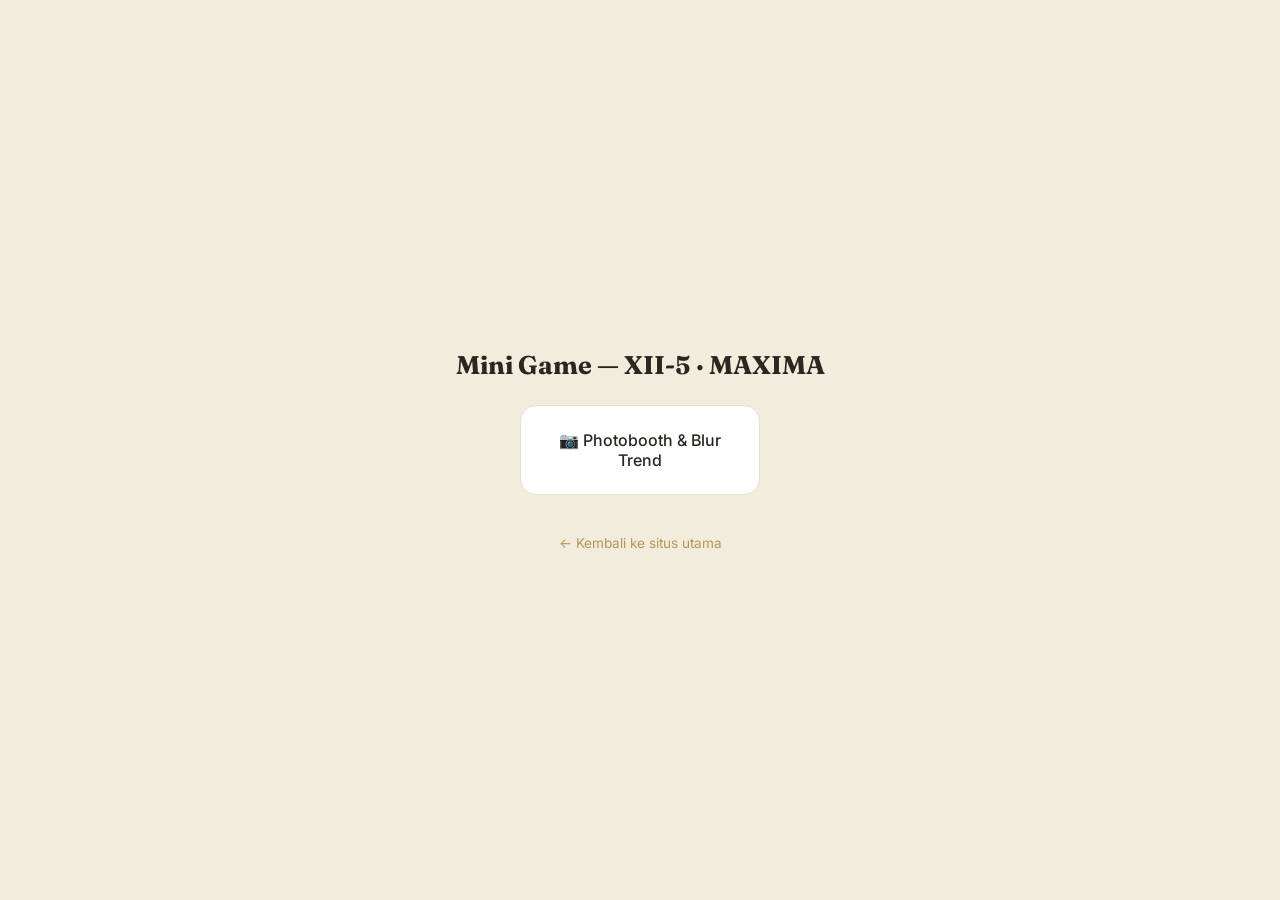
==== minigame/index.html @ 4c4a6c18 "update 2026-09-27" ====
<!DOCTYPE html>
<html lang="id">
<head>
<meta charset="UTF-8">
<meta name="viewport" content="width=device-width, initial-scale=1.0">
<title>Mini Game — XII-5 · MAXIMA</title>
<link href="https://fonts.googleapis.com/css2?family=Fraunces:wght@600&family=Inter:wght@400;500&display=swap" rel="stylesheet">
<style>
  :root { --cream:#F2ECDD; --ink:#2B2620; --gold:#B8945A; }
  * { box-sizing: border-box; }
  body {
    margin: 0; min-height: 100vh; display: flex; flex-direction: column;
    align-items: center; justify-content: center; gap: 1.5rem;
    background: var(--cream); color: var(--ink); font-family: "Inter", sans-serif;
    padding: 2rem 1.25rem; text-align: center;
  }
  h1 { font-family: "Fraunces", serif; font-size: 1.6rem; margin: 0; }
  a.card {
    display: block; width: 240px; padding: 1.5rem; border-radius: 16px;
    background: #fff; border: 1px solid #e8dfc7; text-decoration: none;
    color: var(--ink); font-weight: 500; transition: transform 0.2s ease, box-shadow 0.2s ease;
  }
  a.card:hover { transform: translateY(-4px); box-shadow: 0 10px 24px rgba(43,38,32,0.12); }
  a.back { margin-top: 1rem; font-size: 0.85rem; color: var(--gold); text-decoration: none; }
</style>
</head>
<body>
  <h1>Mini Game — XII-5 · MAXIMA</h1>
  <a class="card" href="photobooth/index.html">📷 Photobooth & Blur Trend</a>
  <a class="back" href="../index.html">← Kembali ke situs utama</a>
</body>
</html>
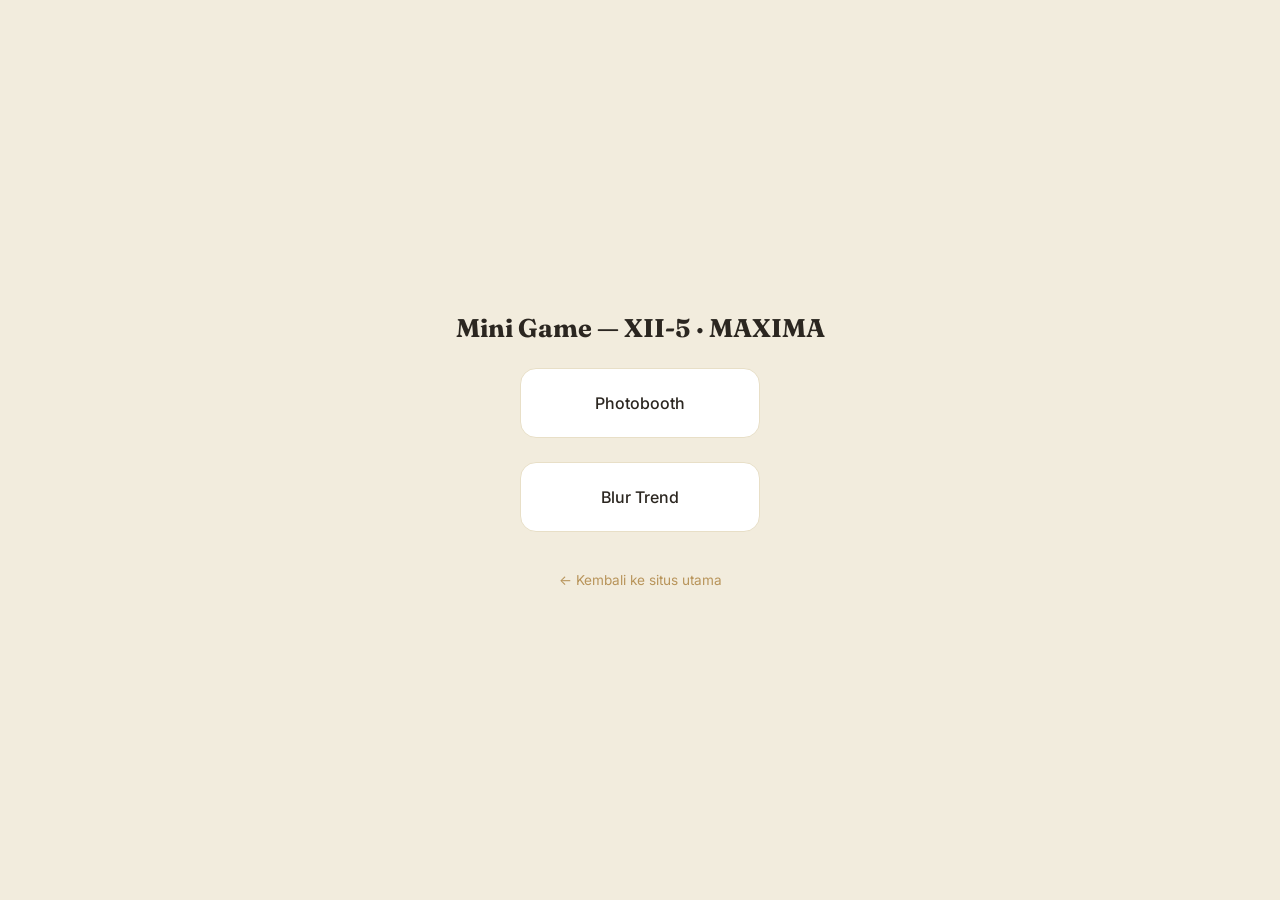
==== commit c8c5a70f: "update 2026-09-30" ====
--- a/minigame/index.html
+++ b/minigame/index.html
@@ -26,7 +26,8 @@
 </head>
 <body>
   <h1>Mini Game — XII-5 · MAXIMA</h1>
-  <a class="card" href="photobooth/index.html">📷 Photobooth & Blur Trend</a>
+  <a class="card" href="photobooth/index.html">Photobooth</a>
+  <a class="card" href="blur-trend/index.html">Blur Trend</a>
   <a class="back" href="../index.html">← Kembali ke situs utama</a>
 </body>
 </html>
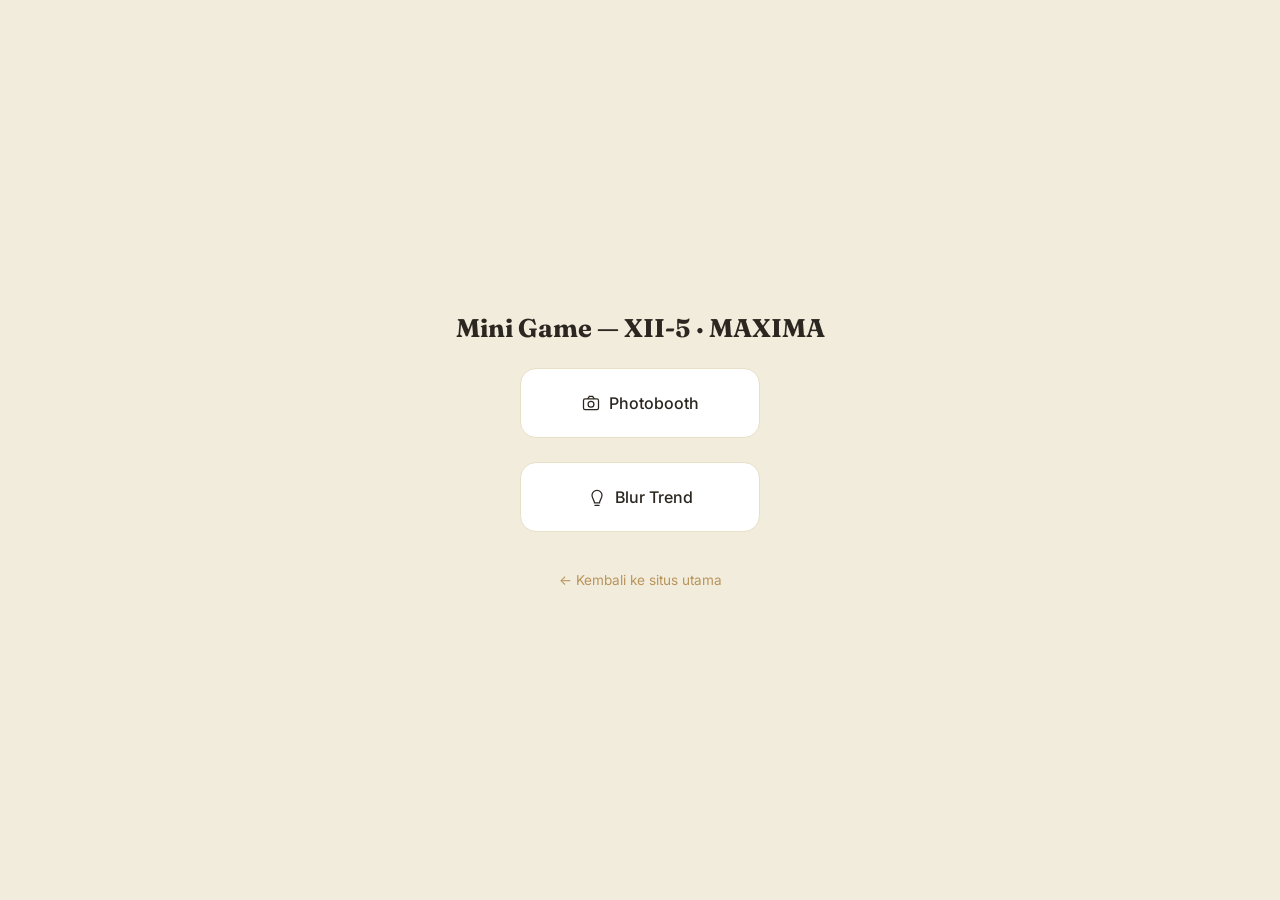
==== commit be0fdced: "update 2026-09-30" ====
--- a/minigame/index.html
+++ b/minigame/index.html
@@ -21,13 +21,21 @@
     color: var(--ink); font-weight: 500; transition: transform 0.2s ease, box-shadow 0.2s ease;
   }
   a.card:hover { transform: translateY(-4px); box-shadow: 0 10px 24px rgba(43,38,32,0.12); }
+  a.card { display: flex; align-items: center; justify-content: center; gap: 0.5rem; }
+  a.card svg { flex-shrink: 0; }
   a.back { margin-top: 1rem; font-size: 0.85rem; color: var(--gold); text-decoration: none; }
 </style>
 </head>
 <body>
   <h1>Mini Game — XII-5 · MAXIMA</h1>
-  <a class="card" href="photobooth/index.html">Photobooth</a>
-  <a class="card" href="blur-trend/index.html">Blur Trend</a>
+  <a class="card" href="photobooth/index.html">
+    <svg width="20" height="20" viewBox="0 0 24 24" fill="none" stroke="currentColor" stroke-width="1.5"><rect x="3" y="7" width="18" height="13" rx="2"/><path d="M8 7l2-3h4l2 3"/><circle cx="12" cy="13.5" r="3.5"/></svg>
+    Photobooth
+  </a>
+  <a class="card" href="blur-trend/index.html">
+    <svg width="20" height="20" viewBox="0 0 24 24" fill="none" stroke="currentColor" stroke-width="1.5"><path d="M18 10c0-3-2.5-6-6-6S6 7 6 10c0 4 3 6 3 9h6c0-3 3-5 3-9z"/><path d="M9.5 22h5" stroke-linecap="round"/></svg>
+    Blur Trend
+  </a>
   <a class="back" href="../index.html">← Kembali ke situs utama</a>
 </body>
 </html>
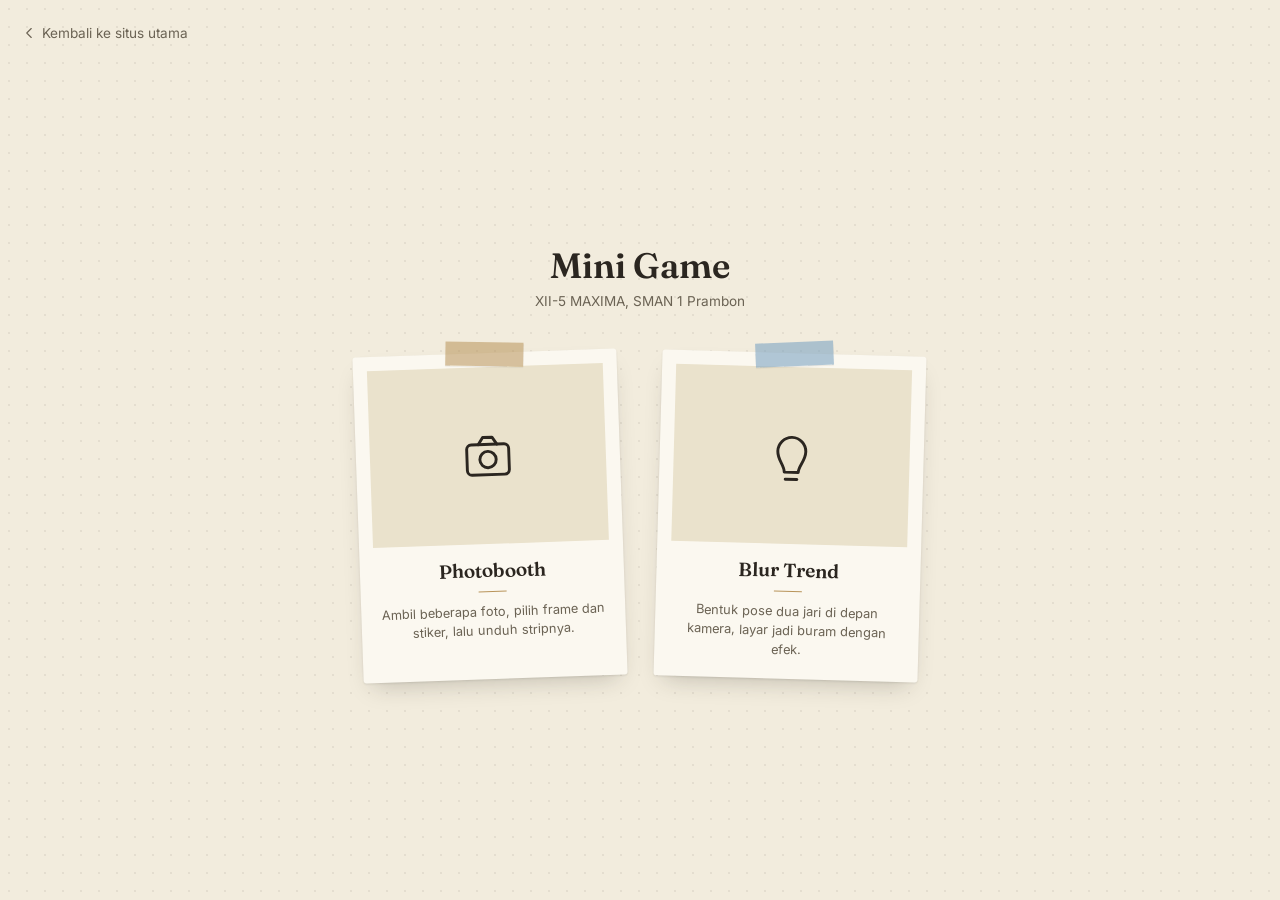
==== commit 7b78aa0d: "update 2026-10-01" ====
--- a/minigame/index.html
+++ b/minigame/index.html
@@ -4,38 +4,45 @@
 <meta charset="UTF-8">
 <meta name="viewport" content="width=device-width, initial-scale=1.0">
 <title>Mini Game — XII-5 · MAXIMA</title>
+<meta name="theme-color" content="#F2ECDD">
+<link rel="icon" type="image/svg+xml" href="favicon.svg?v=1">
+<link rel="preconnect" href="https://fonts.googleapis.com">
 <link href="https://fonts.googleapis.com/css2?family=Fraunces:wght@600&family=Inter:wght@400;500&display=swap" rel="stylesheet">
-<style>
-  :root { --cream:#F2ECDD; --ink:#2B2620; --gold:#B8945A; }
-  * { box-sizing: border-box; }
-  body {
-    margin: 0; min-height: 100vh; display: flex; flex-direction: column;
-    align-items: center; justify-content: center; gap: 1.5rem;
-    background: var(--cream); color: var(--ink); font-family: "Inter", sans-serif;
-    padding: 2rem 1.25rem; text-align: center;
-  }
-  h1 { font-family: "Fraunces", serif; font-size: 1.6rem; margin: 0; }
-  a.card {
-    display: block; width: 240px; padding: 1.5rem; border-radius: 16px;
-    background: #fff; border: 1px solid #e8dfc7; text-decoration: none;
-    color: var(--ink); font-weight: 500; transition: transform 0.2s ease, box-shadow 0.2s ease;
-  }
-  a.card:hover { transform: translateY(-4px); box-shadow: 0 10px 24px rgba(43,38,32,0.12); }
-  a.card { display: flex; align-items: center; justify-content: center; gap: 0.5rem; }
-  a.card svg { flex-shrink: 0; }
-  a.back { margin-top: 1rem; font-size: 0.85rem; color: var(--gold); text-decoration: none; }
-</style>
+<link rel="stylesheet" href="css/menu.css?v=1">
 </head>
 <body>
-  <h1>Mini Game — XII-5 · MAXIMA</h1>
-  <a class="card" href="photobooth/index.html">
-    <svg width="20" height="20" viewBox="0 0 24 24" fill="none" stroke="currentColor" stroke-width="1.5"><rect x="3" y="7" width="18" height="13" rx="2"/><path d="M8 7l2-3h4l2 3"/><circle cx="12" cy="13.5" r="3.5"/></svg>
-    Photobooth
-  </a>
-  <a class="card" href="blur-trend/index.html">
-    <svg width="20" height="20" viewBox="0 0 24 24" fill="none" stroke="currentColor" stroke-width="1.5"><path d="M18 10c0-3-2.5-6-6-6S6 7 6 10c0 4 3 6 3 9h6c0-3 3-5 3-9z"/><path d="M9.5 22h5" stroke-linecap="round"/></svg>
-    Blur Trend
-  </a>
-  <a class="back" href="../index.html">← Kembali ke situs utama</a>
+  <header class="topbar">
+    <a href="../index.html" class="topbar__back">
+      <svg width="18" height="18" viewBox="0 0 24 24" fill="none" stroke="currentColor" stroke-width="1.5" stroke-linecap="round" stroke-linejoin="round" aria-hidden="true"><path d="m15 18-6-6 6-6"/></svg>
+      Kembali ke situs utama
+    </a>
+  </header>
+
+  <main class="menu-page">
+    <div class="menu-head">
+      <h1>Mini Game</h1>
+      <p>XII-5 MAXIMA, SMAN 1 Prambon</p>
+    </div>
+
+    <div class="menu-grid">
+      <a class="card card--gold" href="photobooth/index.html">
+        <span class="card__photo">
+          <svg width="56" height="56" viewBox="0 0 24 24" fill="none" stroke="currentColor" stroke-width="1.25" stroke-linecap="round" stroke-linejoin="round" aria-hidden="true"><rect x="3" y="7" width="18" height="13" rx="2"/><path d="M8 7l2-3h4l2 3"/><circle cx="12" cy="13.5" r="3.5"/></svg>
+        </span>
+        <span class="card__title">Photobooth</span>
+        <span class="card__rule"></span>
+        <span class="card__desc">Ambil beberapa foto, pilih frame dan stiker, lalu unduh stripnya.</span>
+      </a>
+
+      <a class="card card--blue" href="blur-trend/index.html">
+        <span class="card__photo">
+          <svg width="56" height="56" viewBox="0 0 24 24" fill="none" stroke="currentColor" stroke-width="1.25" stroke-linecap="round" stroke-linejoin="round" aria-hidden="true"><path d="M18 10c0-3-2.5-6-6-6S6 7 6 10c0 4 3 6 3 9h6c0-3 3-5 3-9z"/><path d="M9.5 22h5"/></svg>
+        </span>
+        <span class="card__title">Blur Trend</span>
+        <span class="card__rule"></span>
+        <span class="card__desc">Bentuk pose dua jari di depan kamera, layar jadi buram dengan efek.</span>
+      </a>
+    </div>
+  </main>
 </body>
 </html>
--- a/minigame/css/menu.css
+++ b/minigame/css/menu.css
@@ -0,0 +1,179 @@
+:root {
+  --cream: #F2ECDD;
+  --paper: #FBF8F0;
+  --ink: #2B2620;
+  --ink-soft: #6b6354;
+  --gold: #B8945A;
+  --tape-gold: rgba(184, 148, 90, 0.55);
+  --tape-blue: rgba(127, 166, 196, 0.6);
+  --photo: #EAE2CC;
+}
+
+* {
+  box-sizing: border-box;
+  -webkit-tap-highlight-color: transparent;
+}
+
+body {
+  margin: 0;
+  min-height: 100vh;
+  min-height: 100dvh;
+  display: flex;
+  flex-direction: column;
+  background-color: var(--cream);
+  background-image: radial-gradient(rgba(43, 38, 32, 0.07) 1px, transparent 1.3px);
+  background-size: 18px 18px;
+  color: var(--ink);
+  font-family: "Inter", sans-serif;
+}
+
+/* TOPBAR (sama polanya dengan halaman Photobooth dan Blur Trend) */
+.topbar {
+  padding: 1rem 1.25rem 0;
+}
+
+.topbar__back {
+  display: inline-flex;
+  align-items: center;
+  gap: 0.25rem;
+  padding: 0.5rem 0.5rem 0.5rem 0;
+  color: var(--ink-soft);
+  text-decoration: none;
+  font-size: 0.85rem;
+}
+
+.topbar__back svg {
+  flex-shrink: 0;
+}
+
+.topbar__back:focus-visible {
+  outline: 2px solid var(--gold);
+  outline-offset: 2px;
+  border-radius: 4px;
+}
+
+/* ISI */
+.menu-page {
+  flex: 1;
+  display: flex;
+  flex-direction: column;
+  align-items: center;
+  justify-content: center;
+  gap: 2.75rem;
+  padding: 1.5rem 1.25rem 3rem;
+  text-align: center;
+}
+
+.menu-head h1 {
+  margin: 0;
+  font-family: "Fraunces", serif;
+  font-weight: 600;
+  font-size: clamp(1.7rem, 6vw, 2.2rem);
+  line-height: 1.15;
+}
+
+.menu-head p {
+  margin: 0.4rem 0 0;
+  font-size: 0.85rem;
+  color: var(--ink-soft);
+}
+
+.menu-grid {
+  display: flex;
+  flex-wrap: wrap;
+  justify-content: center;
+  gap: 2.75rem 2.25rem;
+}
+
+/* KARTU = cetakan berbingkai putih, miring, berselotip */
+.card {
+  position: relative;
+  display: block;
+  width: min(100%, 264px);
+  padding: 14px 14px 20px;
+  background: var(--paper);
+  border-radius: 3px;
+  color: var(--ink);
+  text-decoration: none;
+  box-shadow:
+    0 1px 2px rgba(43, 38, 32, 0.1),
+    0 12px 24px -10px rgba(43, 38, 32, 0.25);
+  transform: rotate(var(--tilt, 0deg));
+  transition: transform 0.25s ease, box-shadow 0.25s ease;
+}
+
+.card::before {
+  content: "";
+  position: absolute;
+  top: -11px;
+  left: 50%;
+  width: 78px;
+  height: 24px;
+  margin-left: -39px;
+  background: var(--tape);
+  box-shadow: 0 1px 1px rgba(43, 38, 32, 0.08);
+  transform: rotate(var(--tape-tilt, 0deg));
+}
+
+.card--gold {
+  --tilt: -2deg;
+  --tape: var(--tape-gold);
+  --tape-tilt: 3deg;
+}
+
+.card--blue {
+  --tilt: 1.6deg;
+  --tape: var(--tape-blue);
+  --tape-tilt: -4deg;
+}
+
+.card__photo {
+  display: grid;
+  place-items: center;
+  aspect-ratio: 4 / 3;
+  background: var(--photo);
+  color: var(--ink);
+}
+
+.card__title {
+  display: block;
+  margin-top: 0.9rem;
+  font-family: "Fraunces", serif;
+  font-weight: 600;
+  font-size: 1.2rem;
+}
+
+.card__rule {
+  display: block;
+  width: 28px;
+  height: 1px;
+  margin: 0.55rem auto 0.6rem;
+  background: var(--gold);
+}
+
+.card__desc {
+  display: block;
+  padding: 0 0.25rem;
+  font-size: 0.8rem;
+  line-height: 1.5;
+  color: var(--ink-soft);
+}
+
+.card:focus-visible {
+  outline: 2px solid var(--gold);
+  outline-offset: 4px;
+  transform: rotate(0deg) translateY(-4px);
+}
+
+@media (hover: hover) {
+  .card:hover {
+    transform: rotate(0deg) translateY(-4px);
+    box-shadow:
+      0 1px 2px rgba(43, 38, 32, 0.1),
+      0 18px 28px -10px rgba(43, 38, 32, 0.3);
+  }
+}
+
+@media (prefers-reduced-motion: reduce) {
+  .card { transition: none; }
+}
